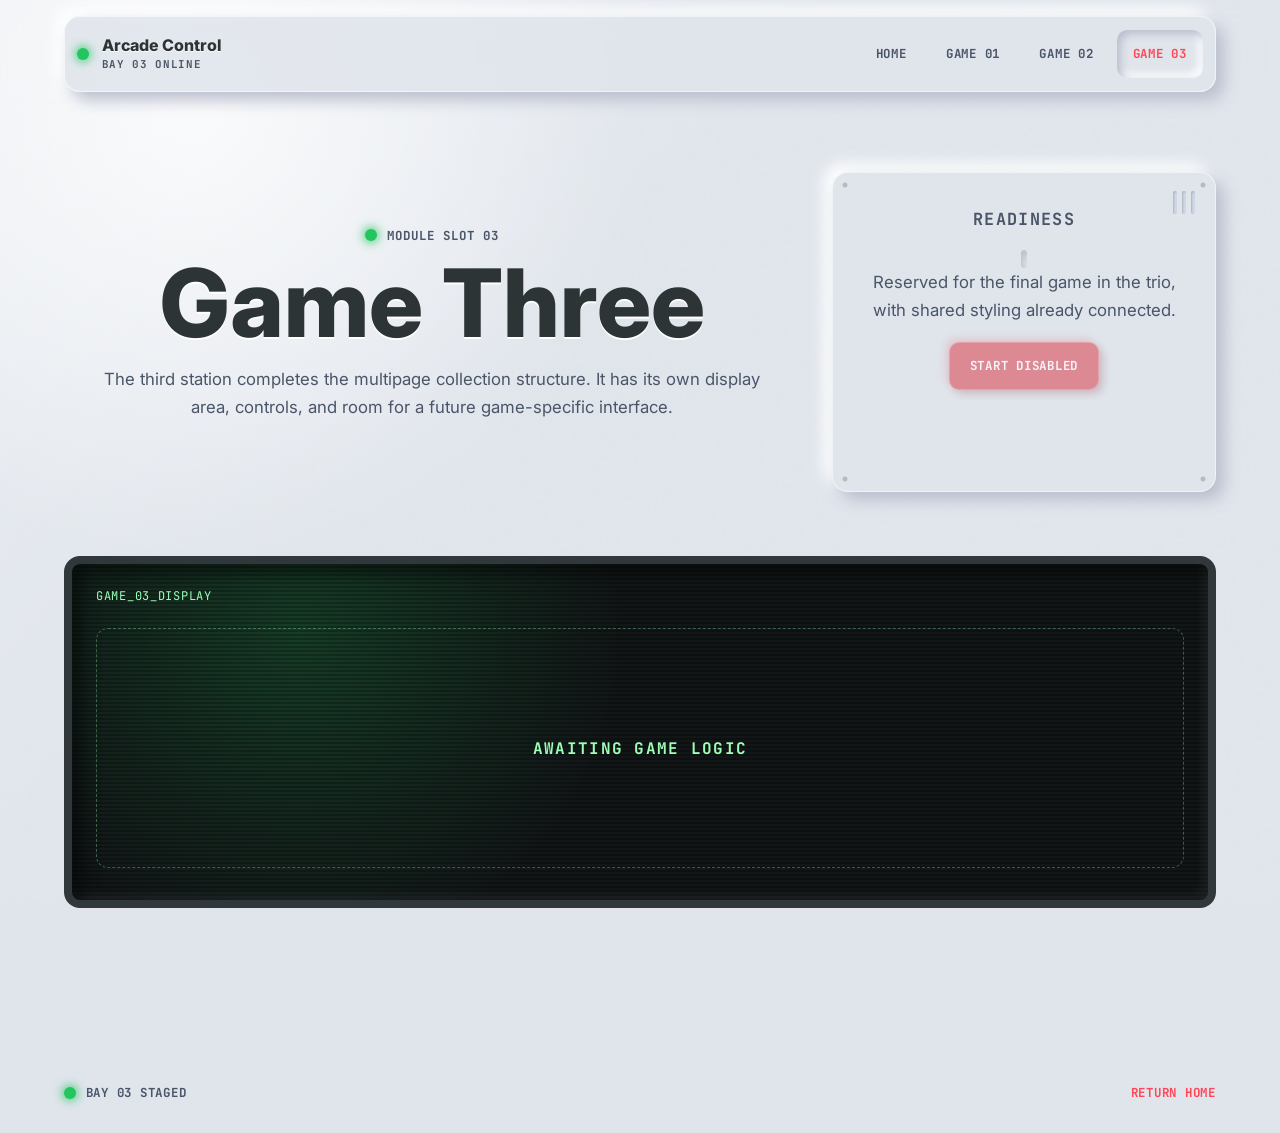
==== game-three.html @ 2a25adf1 "First Files" ====
<!DOCTYPE html>
<html lang="en">
  <head>
    <meta charset="UTF-8" />
    <meta name="viewport" content="width=device-width, initial-scale=1.0" />
    <title>Game 03 | Arcade Control</title>
    <link rel="preconnect" href="https://fonts.googleapis.com" />
    <link rel="preconnect" href="https://fonts.gstatic.com" crossorigin />
    <link
      href="https://fonts.googleapis.com/css2?family=Inter:wght@400;500;600;700;800&family=JetBrains+Mono:wght@400;500;700&display=swap"
      rel="stylesheet"
    />
    <link rel="stylesheet" href="styles.css" />
  </head>
  <body>
    <header class="site-header">
      <nav class="nav-shell" aria-label="Primary navigation">
        <a class="brand-mark" href="index.html" aria-label="Arcade Control home">
          <span class="brand-led" aria-hidden="true"></span>
          <span><span class="brand-title">Arcade Control</span><span class="brand-subtitle">Bay 03 online</span></span>
        </a>
        <button class="menu-toggle" type="button" aria-expanded="false" aria-controls="primary-menu">
          <span class="sr-only">Toggle navigation</span><span></span><span></span><span></span>
        </button>
        <div class="nav-links" id="primary-menu">
          <a class="nav-link" href="index.html">Home</a>
          <a class="nav-link" href="game-one.html">Game 01</a>
          <a class="nav-link" href="game-two.html">Game 02</a>
          <a class="nav-link active" href="game-three.html" aria-current="page">Game 03</a>
        </div>
      </nav>
    </header>

    <main class="game-page">
      <section class="section-shell game-hero">
        <div>
          <p class="eyebrow"><span class="mini-led"></span>Module slot 03</p>
          <h1>Game Three</h1>
          <p class="hero-text">
            The third station completes the multipage collection structure. It has its own display
            area, controls, and room for a future game-specific interface.
          </p>
        </div>
        <aside class="module-card control-card">
          <div class="card-hardware" aria-hidden="true"><span></span><span></span><span></span></div>
          <p class="card-kicker">Readiness</p>
          <div class="gauge"><span style="--value: 64%"></span></div>
          <p>Reserved for the final game in the trio, with shared styling already connected.</p>
          <button class="button primary" type="button" disabled>Start disabled</button>
        </aside>
      </section>
      <section class="section-shell placeholder-console">
        <div class="screen-card">
          <span class="screen-label">GAME_03_DISPLAY</span>
          <div class="empty-slot">Awaiting game logic</div>
        </div>
      </section>
    </main>

    <footer class="site-footer">
      <div class="section-shell footer-inner">
        <span class="footer-status"><span class="mini-led"></span>Bay 03 staged</span>
        <a href="index.html">Return home</a>
      </div>
    </footer>
    <script src="script.js"></script>
  </body>
</html>
---- styles.css ----
:root {
  --background: #e0e5ec;
  --foreground: #f0f2f5;
  --muted: #d1d9e6;
  --text: #2d3436;
  --text-muted: #4a5568;
  --accent: #ff4757;
  --accent-dark: #c73443;
  --accent-foreground: #ffffff;
  --border: #babecc;
  --border-light: #ffffff;
  --border-dark: #a3b1c6;
  --dark-panel: #2d3436;
  --success: #22c55e;
  --warning: #eab308;
  --shadow-card: 8px 8px 16px #babecc, -8px -8px 16px #ffffff;
  --shadow-floating: 12px 12px 24px #babecc, -12px -12px 24px #ffffff,
    inset 1px 1px 0 rgba(255, 255, 255, 0.5);
  --shadow-pressed: inset 6px 6px 12px #babecc, inset -6px -6px 12px #ffffff;
  --shadow-recessed: inset 4px 4px 8px #babecc, inset -4px -4px 8px #ffffff;
  --ease-mechanical: cubic-bezier(0.175, 0.885, 0.32, 1.275);
}

* {
  box-sizing: border-box;
}

html {
  scroll-behavior: smooth;
}

body {
  min-height: 100vh;
  margin: 0;
  color: var(--text);
  font-family: "Inter", system-ui, sans-serif;
  text-align: center;
  background:
    radial-gradient(circle at 15% 10%, rgba(255, 255, 255, 0.78), transparent 28rem),
    linear-gradient(135deg, rgba(255, 255, 255, 0.38), transparent 36%),
    var(--background);
}

body::before {
  position: fixed;
  inset: 0;
  z-index: -1;
  pointer-events: none;
  content: "";
  opacity: 0.22;
  mix-blend-mode: overlay;
  background-image: url("data:image/svg+xml,%3Csvg viewBox='0 0 220 220' xmlns='http://www.w3.org/2000/svg'%3E%3Cfilter id='n'%3E%3CfeTurbulence type='fractalNoise' baseFrequency='0.85' numOctaves='3' stitchTiles='stitch'/%3E%3C/filter%3E%3Crect width='100%25' height='100%25' filter='url(%23n)' opacity='0.45'/%3E%3C/svg%3E");
}

a {
  color: inherit;
  text-decoration: none;
}

button,
a {
  -webkit-tap-highlight-color: transparent;
}

.sr-only {
  position: absolute;
  width: 1px;
  height: 1px;
  padding: 0;
  overflow: hidden;
  clip: rect(0, 0, 0, 0);
  white-space: nowrap;
  border: 0;
}

.section-shell {
  width: min(72rem, calc(100% - 2rem));
  margin-inline: auto;
}

.site-header {
  position: sticky;
  top: 0;
  z-index: 20;
  padding: 1rem 0;
  backdrop-filter: blur(16px);
}

.nav-shell {
  display: flex;
  align-items: center;
  justify-content: space-between;
  gap: 1rem;
  width: min(72rem, calc(100% - 2rem));
  min-height: 4.75rem;
  margin: 0 auto;
  padding: 0.75rem;
  border: 1px solid rgba(255, 255, 255, 0.55);
  border-radius: 16px;
  background: rgba(224, 229, 236, 0.86);
  box-shadow: var(--shadow-card);
}

.brand-mark {
  display: inline-flex;
  align-items: center;
  gap: 0.8rem;
  min-height: 3rem;
  text-align: left;
}

.brand-led,
.mini-led {
  display: inline-block;
  flex: 0 0 auto;
  width: 0.75rem;
  height: 0.75rem;
  border-radius: 999px;
  background: var(--success);
  box-shadow: 0 0 10px 2px rgba(34, 197, 94, 0.75);
  animation: pulse-led 2s infinite;
}

.brand-title,
.brand-subtitle {
  display: block;
}

.brand-title {
  font-weight: 800;
  line-height: 1.1;
  text-shadow: 0 1px 0 #ffffff;
}

.brand-subtitle {
  margin-top: 0.18rem;
  color: var(--text-muted);
  font-family: "JetBrains Mono", monospace;
  font-size: 0.68rem;
  font-weight: 700;
  letter-spacing: 0.06em;
  text-transform: uppercase;
}

.nav-links {
  display: flex;
  align-items: center;
  gap: 0.45rem;
}

.nav-link,
.button {
  display: inline-flex;
  align-items: center;
  justify-content: center;
  min-height: 3rem;
  border: 0;
  border-radius: 10px;
  font: 700 0.78rem/1 "JetBrains Mono", monospace;
  letter-spacing: 0.06em;
  text-transform: uppercase;
  transition:
    transform 160ms var(--ease-mechanical),
    box-shadow 180ms ease,
    color 180ms ease,
    background 180ms ease;
  cursor: pointer;
}

.nav-link {
  padding: 0 1rem;
  color: var(--text-muted);
}

.nav-link:hover,
.nav-link.active {
  color: var(--accent);
  background: var(--background);
  box-shadow: var(--shadow-recessed);
}

.menu-toggle {
  display: none;
  width: 3rem;
  height: 3rem;
  border: 0;
  border-radius: 10px;
  background: var(--background);
  box-shadow: var(--shadow-card);
  cursor: pointer;
}

.menu-toggle span:not(.sr-only) {
  display: block;
  width: 1.2rem;
  height: 2px;
  margin: 0.28rem auto;
  border-radius: 999px;
  background: var(--text);
}

.hero {
  display: grid;
  grid-template-columns: 1fr 0.88fr;
  gap: 4rem;
  align-items: center;
  padding: 4.5rem 0 3rem;
}

.eyebrow {
  display: inline-flex;
  align-items: center;
  gap: 0.6rem;
  margin: 0 0 1rem;
  color: var(--text-muted);
  font-family: "JetBrains Mono", monospace;
  font-size: 0.78rem;
  font-weight: 700;
  letter-spacing: 0.08em;
  text-transform: uppercase;
}

h1,
h2,
h3,
p {
  margin-top: 0;
}

h1 {
  max-width: 10ch;
  margin-inline: auto;
  margin-bottom: 1.15rem;
  font-size: clamp(3rem, 8vw, 5.9rem);
  line-height: 0.92;
  font-weight: 800;
  letter-spacing: 0;
  text-shadow: 0 2px 0 #ffffff;
}

h2 {
  max-width: 15ch;
  margin-inline: auto;
  margin-bottom: 0;
  font-size: clamp(2rem, 4vw, 3rem);
  line-height: 1.05;
  letter-spacing: 0;
  text-shadow: 0 1px 0 #ffffff;
}

h3 {
  margin-bottom: 0.65rem;
  font-size: 1.45rem;
  line-height: 1.1;
}

.hero-text,
.module-card p,
.control-card p {
  color: var(--text-muted);
  font-size: 1.05rem;
  line-height: 1.7;
}

.hero-text {
  max-width: 62ch;
  margin-inline: auto;
}

.hero-actions {
  display: flex;
  flex-wrap: wrap;
  gap: 1rem;
  justify-content: center;
  margin-top: 2rem;
}

.button {
  padding: 0 1.25rem;
}

.button.primary {
  color: var(--accent-foreground);
  border: 1px solid rgba(255, 255, 255, 0.24);
  background: var(--accent);
  box-shadow: 4px 4px 8px rgba(166, 50, 60, 0.4), -4px -4px 8px rgba(255, 100, 110, 0.35);
}

.button.secondary,
.button.ghost {
  color: var(--text);
  background: var(--background);
  box-shadow: var(--shadow-card);
}

.button.ghost {
  width: fit-content;
  align-self: center;
  margin-top: auto;
}

.button:hover {
  transform: translateY(-2px);
}

.button:active {
  transform: translateY(2px);
  box-shadow: var(--shadow-pressed);
}

.button:disabled {
  opacity: 0.62;
  cursor: not-allowed;
  filter: grayscale(0.25);
}

.button:disabled:hover,
.button:disabled:active {
  transform: none;
}

.button:focus-visible,
.nav-link:focus-visible,
.menu-toggle:focus-visible {
  outline: 2px solid var(--accent);
  outline-offset: 3px;
}

.device-panel {
  padding: 1rem;
  border-radius: 28px;
  background: var(--background);
  box-shadow: var(--shadow-floating);
}

.device-bezel {
  position: relative;
  min-height: 26rem;
  padding: 1.35rem;
  overflow: hidden;
  border: 4px solid var(--dark-panel);
  border-radius: 24px;
  background:
    linear-gradient(45deg, rgba(255, 255, 255, 0.05) 25%, transparent 25% 50%, rgba(255, 255, 255, 0.05) 50% 75%, transparent 75%),
    #30383b;
  background-size: 8px 8px;
  box-shadow: inset 5px 5px 12px rgba(0, 0, 0, 0.35), inset -2px -2px 6px rgba(255, 255, 255, 0.16);
}

.device-led-row {
  display: flex;
  gap: 0.55rem;
  margin-bottom: 1rem;
}

.device-led-row span {
  width: 0.6rem;
  height: 0.6rem;
  border-radius: 999px;
  background: var(--accent);
  box-shadow: 0 0 10px rgba(255, 71, 87, 0.8);
}

.device-led-row span:nth-child(2) {
  background: var(--warning);
  box-shadow: 0 0 10px rgba(234, 179, 8, 0.8);
}

.device-led-row span:nth-child(3) {
  background: var(--success);
  box-shadow: 0 0 10px rgba(34, 197, 94, 0.8);
}

.device-screen,
.screen-card {
  position: relative;
  overflow: hidden;
  border-radius: 16px;
  color: #d8ffe4;
  background:
    linear-gradient(rgba(18, 16, 16, 0) 50%, rgba(0, 0, 0, 0.25) 50%),
    radial-gradient(circle at 20% 20%, rgba(34, 197, 94, 0.22), transparent 34%),
    #121617;
  background-size: 100% 4px, auto, auto;
  box-shadow: inset 8px 8px 18px rgba(0, 0, 0, 0.55), inset -4px -4px 12px rgba(255, 255, 255, 0.08);
}

.device-screen {
  min-height: 18.5rem;
  padding: 1.15rem;
}

.screen-topline,
.screen-label {
  display: flex;
  justify-content: space-between;
  text-align: left;
  color: #9effb7;
  font-family: "JetBrains Mono", monospace;
  font-size: 0.75rem;
  letter-spacing: 0.06em;
}

.screen-grid {
  display: grid;
  grid-template-columns: repeat(3, 1fr);
  gap: 0.8rem;
  margin-top: 1.5rem;
}

.meter {
  display: block;
  min-height: 4.2rem;
  border-radius: 8px;
  background: linear-gradient(180deg, rgba(158, 255, 183, 0.2), rgba(158, 255, 183, 0.04));
  border: 1px solid rgba(158, 255, 183, 0.24);
}

.meter.large {
  grid-row: span 2;
}

.meter.warning {
  background: linear-gradient(180deg, rgba(234, 179, 8, 0.28), rgba(234, 179, 8, 0.04));
}

.meter.accent {
  background: linear-gradient(180deg, rgba(255, 71, 87, 0.28), rgba(255, 71, 87, 0.04));
}

.radar {
  position: absolute;
  right: 1.2rem;
  bottom: 1.2rem;
  width: 5rem;
  aspect-ratio: 1;
  border-radius: 999px;
  background: conic-gradient(from 0deg, rgba(34, 197, 94, 0.8), transparent 35%);
  mask: radial-gradient(circle, transparent 0 35%, #000 36%);
  animation: spin 4s linear infinite;
}

.hardware-keys {
  display: flex;
  gap: 0.75rem;
  margin-top: 1rem;
}

.hardware-keys span {
  flex: 1;
  height: 1.6rem;
  border-radius: 999px;
  background: var(--muted);
  box-shadow: inset 3px 3px 6px rgba(0, 0, 0, 0.24), inset -3px -3px 6px rgba(255, 255, 255, 0.14);
}

.status-strip {
  display: grid;
  grid-template-columns: repeat(4, 1fr);
  gap: 1px;
  overflow: hidden;
  margin-top: 2rem;
  border-radius: 16px;
  background: var(--border-dark);
  box-shadow: var(--shadow-card);
}

.status-strip div {
  padding: 1.45rem;
  color: #ffffff;
  background:
    linear-gradient(45deg, rgba(255, 255, 255, 0.04) 25%, transparent 25% 50%, rgba(255, 255, 255, 0.04) 50% 75%, transparent 75%),
    var(--dark-panel);
  background-size: 10px 10px;
}

.readout,
.readout-label,
.card-kicker {
  display: block;
  font-family: "JetBrains Mono", monospace;
}

.readout {
  color: #ffffff;
  font-size: clamp(1.6rem, 4vw, 2.4rem);
  font-weight: 700;
}

.readout-label,
.card-kicker {
  color: #a8b2d1;
  font-size: 0.72rem;
  font-weight: 700;
  letter-spacing: 0.08em;
  text-transform: uppercase;
}

.section-heading {
  margin: 6rem 0 2rem;
}

.game-grid {
  display: grid;
  grid-template-columns: repeat(3, 1fr);
  gap: 1.5rem;
}

.module-card {
  position: relative;
  display: flex;
  align-items: center;
  min-height: 24rem;
  flex-direction: column;
  padding: 2rem;
  border: 1px solid rgba(255, 255, 255, 0.54);
  border-radius: 16px;
  background:
    radial-gradient(circle at 12px 12px, rgba(0, 0, 0, 0.18) 2px, transparent 3px),
    radial-gradient(circle at calc(100% - 12px) 12px, rgba(0, 0, 0, 0.18) 2px, transparent 3px),
    radial-gradient(circle at 12px calc(100% - 12px), rgba(0, 0, 0, 0.18) 2px, transparent 3px),
    radial-gradient(circle at calc(100% - 12px) calc(100% - 12px), rgba(0, 0, 0, 0.18) 2px, transparent 3px),
    var(--background);
  box-shadow: var(--shadow-card);
  transition:
    transform 300ms var(--ease-mechanical),
    box-shadow 300ms ease;
}

.module-card:hover {
  transform: translateY(-0.35rem);
  box-shadow: var(--shadow-floating);
}

.card-hardware {
  position: absolute;
  top: 1.1rem;
  right: 1.25rem;
  display: flex;
  gap: 0.28rem;
}

.card-hardware span {
  width: 0.28rem;
  height: 1.45rem;
  border-radius: 999px;
  background: var(--muted);
  box-shadow: inset 1px 1px 2px rgba(0, 0, 0, 0.18);
}

.icon-housing {
  display: grid;
  width: 4rem;
  height: 4rem;
  margin-bottom: 1.4rem;
  place-items: center;
  border-radius: 999px;
  background: var(--background);
  box-shadow: var(--shadow-floating);
}

.icon-housing svg {
  width: 2rem;
  height: 2rem;
  fill: none;
  stroke: var(--accent);
  stroke-linecap: round;
  stroke-linejoin: round;
  stroke-width: 1.5;
  transition: transform 220ms var(--ease-mechanical);
}

.module-card:hover .icon-housing svg {
  transform: rotate(10deg) scale(1.08);
}

.game-page {
  padding-bottom: 4rem;
}

.game-hero {
  display: grid;
  grid-template-columns: minmax(0, 1fr) minmax(18rem, 24rem);
  gap: 2rem;
  align-items: center;
  padding: 4rem 0 2rem;
}

.control-card {
  min-height: 20rem;
}

.gauge {
  height: 1.1rem;
  padding: 0.2rem;
  overflow: hidden;
  border-radius: 999px;
  background: var(--background);
  box-shadow: var(--shadow-recessed);
}

.gauge span {
  display: block;
  width: var(--value);
  height: 100%;
  border-radius: inherit;
  background: linear-gradient(90deg, var(--accent), #ff8a95);
  box-shadow: 0 0 12px rgba(255, 71, 87, 0.5);
}

.placeholder-console {
  margin-top: 2rem;
}

.screen-card {
  min-height: 22rem;
  padding: 1.5rem;
  border: 8px solid #30383b;
}

.empty-slot {
  display: grid;
  min-height: 15rem;
  margin-top: 1.5rem;
  place-items: center;
  border: 1px dashed rgba(158, 255, 183, 0.32);
  border-radius: 12px;
  color: #9effb7;
  font-family: "JetBrains Mono", monospace;
  font-weight: 700;
  letter-spacing: 0.08em;
  text-transform: uppercase;
}

.site-footer {
  margin-top: 5rem;
  padding: 2rem 0;
}

.footer-inner {
  display: flex;
  align-items: center;
  justify-content: space-between;
  gap: 1rem;
  color: var(--text-muted);
  font-family: "JetBrains Mono", monospace;
  font-size: 0.78rem;
  font-weight: 700;
  letter-spacing: 0.06em;
  text-transform: uppercase;
  text-align: center;
}

.footer-status {
  display: inline-flex;
  align-items: center;
  gap: 0.6rem;
}

.site-footer a {
  color: var(--accent);
}

@keyframes pulse-led {
  0%,
  100% {
    opacity: 1;
  }
  50% {
    opacity: 0.55;
  }
}

@keyframes spin {
  to {
    transform: rotate(360deg);
  }
}

@media (max-width: 820px) {
  .nav-shell {
    flex-wrap: wrap;
  }

  .menu-toggle {
    display: block;
  }

  .nav-links {
    display: none;
    width: 100%;
    flex-direction: column;
    align-items: stretch;
    padding-top: 0.75rem;
  }

  .nav-links.open {
    display: flex;
  }

  .nav-link {
    justify-content: center;
  }

  .hero,
  .game-hero {
    grid-template-columns: 1fr;
    gap: 2rem;
    padding-top: 2.5rem;
  }

  .device-bezel {
    min-height: 22rem;
  }

  .status-strip,
  .game-grid {
    grid-template-columns: 1fr;
  }

  .module-card {
    min-height: 21rem;
  }

  .footer-inner {
    flex-direction: column;
    align-items: center;
  }
}

@media (max-width: 560px) {
  .section-shell,
  .nav-shell {
    width: min(100% - 1rem, 72rem);
  }

  .hero-actions,
  .hero-actions .button {
    width: 100%;
  }

  .device-panel,
  .module-card {
    padding: 1rem;
  }

  .screen-grid {
    grid-template-columns: repeat(2, 1fr);
  }
}
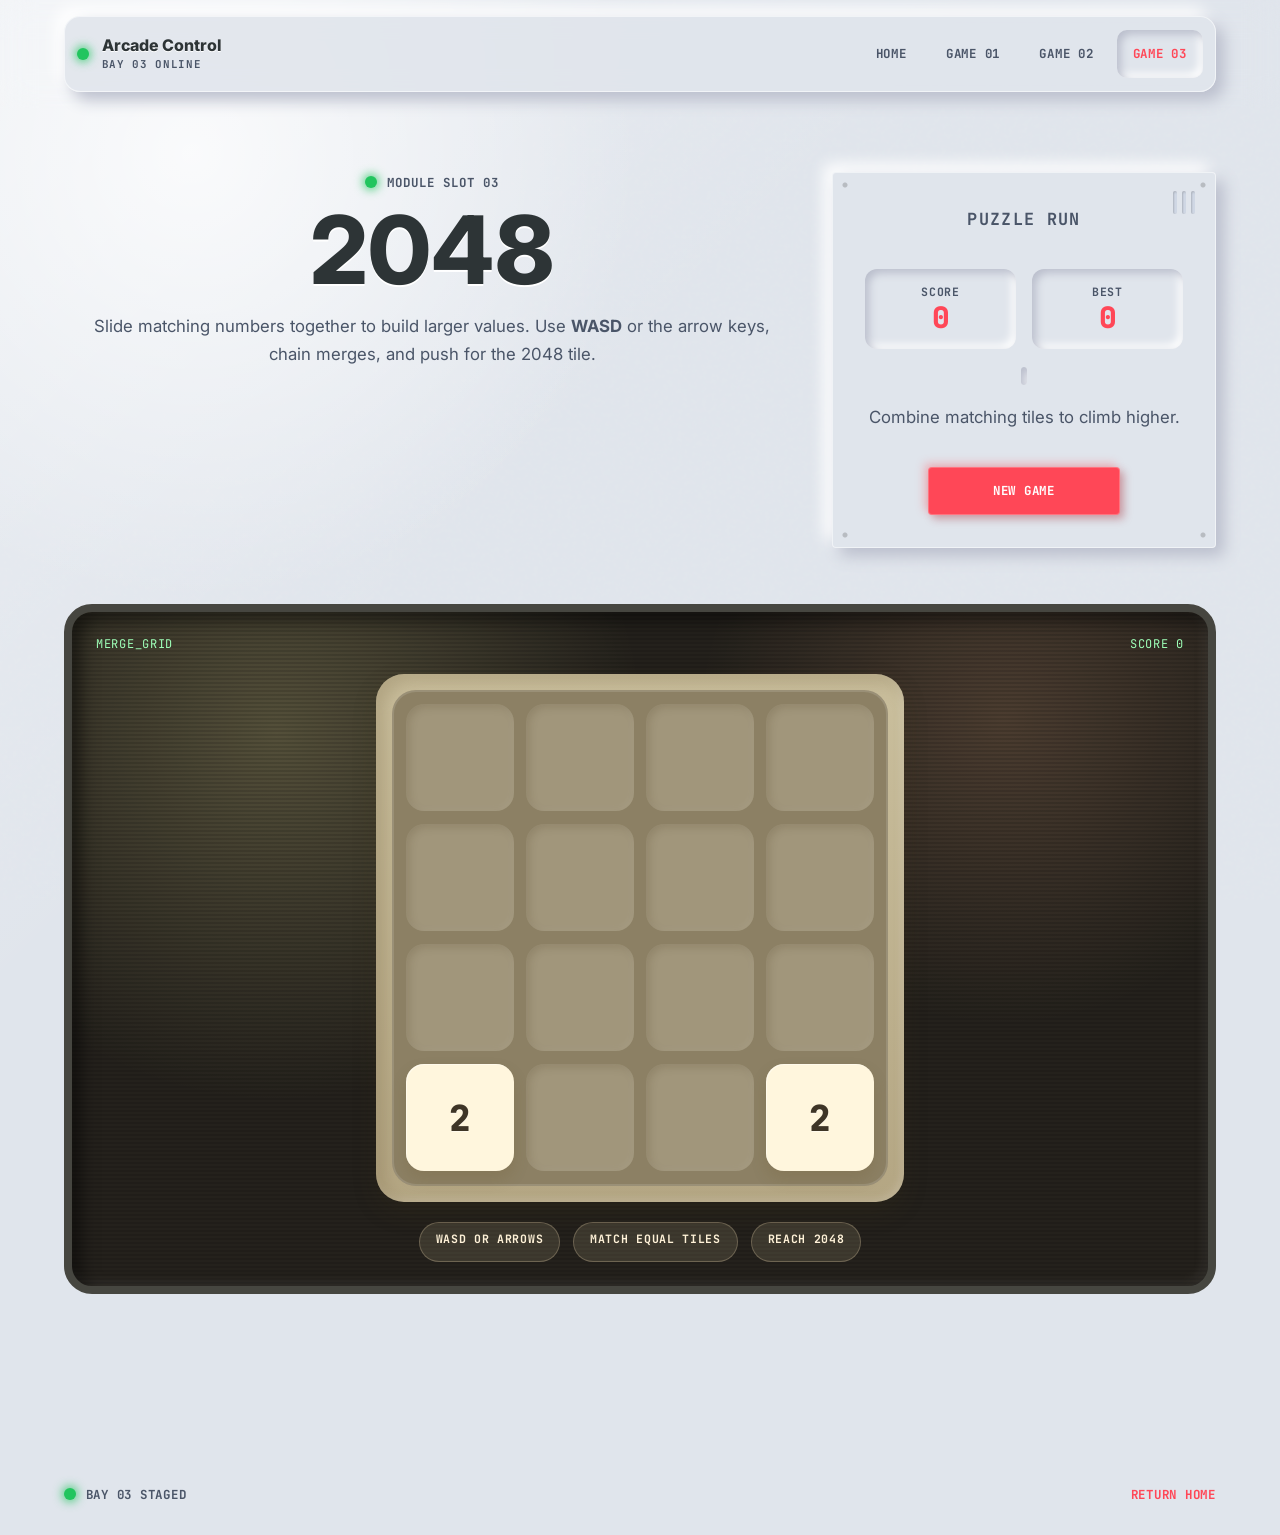
==== commit 053e2898: "Game 3 Created and Edited" ====
--- a/game-three.html
+++ b/game-three.html
@@ -31,28 +31,72 @@
       </nav>
     </header>
 
-    <main class="game-page">
-      <section class="section-shell game-hero">
+    <main class="game-page merge-grid-page" id="merge-grid-game">
+      <section class="section-shell game-hero merge-grid-hero">
         <div>
           <p class="eyebrow"><span class="mini-led"></span>Module slot 03</p>
-          <h1>Game Three</h1>
+          <h1>2048</h1>
           <p class="hero-text">
-            The third station completes the multipage collection structure. It has its own display
-            area, controls, and room for a future game-specific interface.
+            Slide matching numbers together to build larger values. Use <strong>WASD</strong> or
+            the arrow keys, chain merges, and push for the 2048 tile.
           </p>
         </div>
-        <aside class="module-card control-card">
+        <aside class="module-card control-card merge-grid-status-card">
           <div class="card-hardware" aria-hidden="true"><span></span><span></span><span></span></div>
-          <p class="card-kicker">Readiness</p>
-          <div class="gauge"><span style="--value: 64%"></span></div>
-          <p>Reserved for the final game in the trio, with shared styling already connected.</p>
-          <button class="button primary" type="button" disabled>Start disabled</button>
+          <p class="card-kicker">Puzzle run</p>
+          <div class="merge-grid-score-grid" aria-label="2048 scores">
+            <div class="merge-grid-stat-card">
+              <span class="merge-grid-stat-label">Score</span>
+              <strong id="merge-score">0</strong>
+            </div>
+            <div class="merge-grid-stat-card">
+              <span class="merge-grid-stat-label">Best</span>
+              <strong id="merge-best">0</strong>
+            </div>
+          </div>
+          <div class="gauge" aria-hidden="true"><span id="merge-gauge" style="--value: 12%"></span></div>
+          <p id="merge-status-text">Start a new game and combine matching numbers.</p>
+          <div class="merge-grid-button-row">
+            <button class="button primary" type="button" id="merge-new-game">New Game</button>
+          </div>
         </aside>
       </section>
-      <section class="section-shell placeholder-console">
-        <div class="screen-card">
-          <span class="screen-label">GAME_03_DISPLAY</span>
-          <div class="empty-slot">Awaiting game logic</div>
+
+      <section class="section-shell merge-grid-console-section">
+        <div class="screen-card merge-grid-console">
+          <div class="screen-label">
+            <span>MERGE_GRID</span>
+            <span id="merge-topline">READY</span>
+          </div>
+          <div class="merge-grid-board-shell">
+            <div class="merge-grid-board" id="merge-board" role="grid" aria-label="2048 board">
+              <div class="merge-grid-cells" id="merge-cells"></div>
+              <div class="merge-grid-tiles" id="merge-tiles"></div>
+            </div>
+            <div class="merge-grid-overlay" id="merge-overlay" hidden>
+              <div class="merge-grid-overlay-card">
+                <p class="card-kicker">Board locked</p>
+                <h2>Game Over</h2>
+                <p>No more moves left on the board.</p>
+                <div class="merge-grid-overlay-stats">
+                  <div class="merge-grid-overlay-stat">
+                    <span class="merge-grid-stat-label">Score</span>
+                    <strong id="merge-final-score">0</strong>
+                  </div>
+                  <div class="merge-grid-overlay-stat">
+                    <span class="merge-grid-stat-label">Best</span>
+                    <strong id="merge-final-best">0</strong>
+                  </div>
+                </div>
+                <button class="button primary" type="button" id="merge-overlay-restart">Restart</button>
+              </div>
+            </div>
+          </div>
+          <div class="merge-grid-instructions" aria-label="2048 controls">
+            <span>WASD or arrows</span>
+            <span>Match equal tiles</span>
+            <span>Reach 2048</span>
+          </div>
         </div>
       </section>
     </main>
--- a/styles.css
+++ b/styles.css
@@ -632,6 +632,379 @@
   text-transform: uppercase;
 }
 
+.snake-page {
+  padding-bottom: 5rem;
+}
+
+.snake-hero {
+  align-items: stretch;
+}
+
+.snake-status-card {
+  justify-content: flex-start;
+  gap: 1.15rem;
+  text-align: center;
+}
+
+.snake-score-grid {
+  display: grid;
+  grid-template-columns: repeat(2, minmax(0, 1fr));
+  gap: 1rem;
+  width: 100%;
+  margin-top: 0.35rem;
+}
+
+.snake-stat-card {
+  padding: 1rem 0.8rem;
+  border-radius: 12px;
+  background: var(--background);
+  box-shadow: var(--shadow-recessed);
+}
+
+.snake-stat-card strong {
+  display: block;
+  margin-top: 0.3rem;
+  font: 800 1.85rem/1 "JetBrains Mono", monospace;
+  color: var(--accent);
+}
+
+.snake-stat-label {
+  display: block;
+  color: var(--text-muted);
+  font: 700 0.72rem/1.2 "JetBrains Mono", monospace;
+  letter-spacing: 0.06em;
+  text-transform: uppercase;
+}
+
+.snake-button-row {
+  display: flex;
+  flex-wrap: wrap;
+  gap: 0.85rem;
+  justify-content: center;
+  width: 100%;
+}
+
+.snake-button-row .button {
+  flex: 1 1 10rem;
+}
+
+.snake-console-section {
+  margin-top: 1.5rem;
+}
+
+.snake-console {
+  padding: 1.5rem;
+  border: 8px solid #2f454c;
+  border-radius: 28px;
+  background:
+    linear-gradient(rgba(18, 16, 16, 0) 50%, rgba(0, 0, 0, 0.18) 50%),
+    radial-gradient(circle at 20% 18%, rgba(158, 255, 183, 0.2), transparent 34%),
+    radial-gradient(circle at 78% 16%, rgba(130, 184, 255, 0.18), transparent 30%),
+    #151b1c;
+  background-size: 100% 4px, auto, auto, auto;
+}
+
+.snake-board-shell {
+  position: relative;
+  display: grid;
+  width: min(100%, 36rem);
+  margin: 1.35rem auto 0;
+  padding: 1rem;
+  border-radius: 28px;
+  background: linear-gradient(180deg, #2c4442, #1b2526);
+  box-shadow:
+    inset 8px 8px 18px rgba(0, 0, 0, 0.42),
+    inset -3px -3px 8px rgba(255, 255, 255, 0.1),
+    0 10px 24px rgba(38, 66, 72, 0.18);
+}
+
+.snake-overlay {
+  position: absolute;
+  inset: 1rem;
+  display: grid;
+  place-items: center;
+  padding: 1rem;
+  border-radius: 24px;
+  background: rgba(9, 19, 18, 0.76);
+  backdrop-filter: blur(8px);
+}
+
+.snake-overlay[hidden] {
+  display: none;
+}
+
+.snake-overlay-card {
+  width: min(100%, 22rem);
+  padding: 1.5rem;
+  border-radius: 20px;
+  background: rgba(224, 229, 236, 0.96);
+  box-shadow: var(--shadow-floating);
+}
+
+.snake-overlay-card h2 {
+  max-width: none;
+  margin-bottom: 1rem;
+}
+
+.snake-overlay-stats {
+  display: grid;
+  grid-template-columns: repeat(2, minmax(0, 1fr));
+  gap: 0.85rem;
+  margin-bottom: 1.1rem;
+}
+
+.snake-overlay-stat {
+  padding: 0.95rem 0.75rem;
+  border-radius: 12px;
+  background: var(--foreground);
+  box-shadow: var(--shadow-recessed);
+}
+
+.snake-overlay-stat strong {
+  display: block;
+  margin-top: 0.35rem;
+  color: var(--accent);
+  font: 800 1.65rem/1 "JetBrains Mono", monospace;
+}
+
+#snake-board {
+  display: block;
+  width: 100%;
+  max-width: 34rem;
+  aspect-ratio: 1;
+  margin: 0 auto;
+  border-radius: 24px;
+  background: #172221;
+  image-rendering: pixelated;
+  image-rendering: crisp-edges;
+  box-shadow:
+    inset 0 0 0 2px rgba(201, 255, 213, 0.18),
+    inset 0 0 40px rgba(111, 235, 168, 0.08);
+}
+
+.snake-instructions {
+  display: flex;
+  flex-wrap: wrap;
+  gap: 0.8rem;
+  justify-content: center;
+  margin-top: 1.25rem;
+}
+
+.snake-instructions span {
+  min-height: 2.5rem;
+  padding: 0.65rem 1rem;
+  border-radius: 999px;
+  color: #d7ffe2;
+  font: 700 0.72rem/1 "JetBrains Mono", monospace;
+  letter-spacing: 0.06em;
+  text-transform: uppercase;
+  background: rgba(181, 255, 199, 0.12);
+  border: 1px solid rgba(181, 255, 199, 0.26);
+}
+
+.merge-grid-page {
+  padding-bottom: 5rem;
+}
+
+.merge-grid-hero {
+  align-items: stretch;
+}
+
+.merge-grid-status-card {
+  justify-content: flex-start;
+  gap: 1.15rem;
+  text-align: center;
+}
+
+.merge-grid-score-grid {
+  display: grid;
+  grid-template-columns: repeat(2, minmax(0, 1fr));
+  gap: 1rem;
+  width: 100%;
+}
+
+.merge-grid-stat-card,
+.merge-grid-overlay-stat {
+  padding: 1rem 0.8rem;
+  border-radius: 12px;
+  background: var(--background);
+  box-shadow: var(--shadow-recessed);
+}
+
+.merge-grid-stat-label {
+  display: block;
+  color: var(--text-muted);
+  font: 700 0.72rem/1.2 "JetBrains Mono", monospace;
+  letter-spacing: 0.06em;
+  text-transform: uppercase;
+}
+
+.merge-grid-stat-card strong,
+.merge-grid-overlay-stat strong {
+  display: block;
+  margin-top: 0.3rem;
+  color: var(--accent);
+  font: 800 1.85rem/1 "JetBrains Mono", monospace;
+}
+
+.merge-grid-button-row {
+  display: flex;
+  justify-content: center;
+  width: 100%;
+}
+
+.merge-grid-button-row .button {
+  min-width: 12rem;
+}
+
+.merge-grid-console-section {
+  margin-top: 1.5rem;
+}
+
+.merge-grid-console {
+  padding: 1.5rem;
+  border: 8px solid #464640;
+  border-radius: 28px;
+  background:
+    linear-gradient(rgba(18, 16, 16, 0) 50%, rgba(0, 0, 0, 0.12) 50%),
+    radial-gradient(circle at 18% 18%, rgba(255, 244, 163, 0.22), transparent 34%),
+    radial-gradient(circle at 82% 16%, rgba(255, 186, 138, 0.18), transparent 28%),
+    #24211c;
+  background-size: 100% 4px, auto, auto, auto;
+}
+
+.merge-grid-board-shell {
+  position: relative;
+  width: min(100%, 33rem);
+  margin: 1.35rem auto 0;
+  padding: 1rem;
+  border-radius: 28px;
+  background: linear-gradient(180deg, #cabf9d, #b4a683);
+  box-shadow:
+    inset 8px 8px 18px rgba(115, 98, 62, 0.28),
+    inset -3px -3px 8px rgba(255, 255, 255, 0.18),
+    0 10px 24px rgba(68, 54, 22, 0.18);
+}
+
+.merge-grid-board {
+  position: relative;
+  aspect-ratio: 1;
+  padding: 0.9rem;
+  border-radius: 24px;
+  background: #8c8064;
+  box-shadow: inset 0 0 0 2px rgba(255, 255, 255, 0.12);
+}
+
+.merge-grid-cells,
+.merge-grid-tiles {
+  position: absolute;
+  inset: 0.9rem;
+}
+
+.merge-grid-cells {
+  display: grid;
+  grid-template-columns: repeat(4, 1fr);
+  gap: 0.8rem;
+}
+
+.merge-grid-cell {
+  border-radius: 18px;
+  background: rgba(255, 247, 228, 0.18);
+  box-shadow: inset 3px 3px 8px rgba(73, 58, 27, 0.18), inset -2px -2px 6px rgba(255, 255, 255, 0.08);
+}
+
+.merge-grid-tiles {
+  pointer-events: none;
+}
+
+.merge-grid-tile {
+  position: absolute;
+  display: grid;
+  place-items: center;
+  border-radius: 18px;
+  color: #3e3526;
+  font: 800 clamp(1.2rem, 4vw, 2.25rem)/1 "JetBrains Mono", monospace;
+  text-shadow: 0 1px 0 rgba(255, 255, 255, 0.45);
+  box-shadow:
+    0 8px 16px rgba(98, 74, 24, 0.16),
+    inset 1px 1px 0 rgba(255, 255, 255, 0.4);
+  overflow: hidden;
+  transition: background 180ms ease, color 180ms ease;
+  animation: tile-appear 180ms var(--ease-mechanical);
+}
+
+.merge-grid-tile.merge-pop {
+  animation: tile-splash 280ms cubic-bezier(0.2, 0.8, 0.2, 1.2);
+}
+
+.merge-grid-tile[data-value="2"] { background: #fff6dd; }
+.merge-grid-tile[data-value="4"] { background: #ffeab8; }
+.merge-grid-tile[data-value="8"] { background: #ffd28f; }
+.merge-grid-tile[data-value="16"] { background: #ffb873; }
+.merge-grid-tile[data-value="32"] { background: #ff9c7b; }
+.merge-grid-tile[data-value="64"] { background: #ff7f78; color: #fff7f2; text-shadow: none; }
+.merge-grid-tile[data-value="128"] { background: #ffe27a; }
+.merge-grid-tile[data-value="256"] { background: #ffd556; }
+.merge-grid-tile[data-value="512"] { background: #ffc845; }
+.merge-grid-tile[data-value="1024"] { background: #ffb92d; color: #fffdf7; text-shadow: none; }
+.merge-grid-tile[data-value="2048"] { background: #ff9658; color: #fffdf7; text-shadow: none; }
+.merge-grid-tile[data-value="4096"] { background: #ff7c64; color: #fffdf7; text-shadow: none; }
+
+.merge-grid-overlay {
+  position: absolute;
+  inset: 1rem;
+  display: grid;
+  place-items: center;
+  padding: 1rem;
+  border-radius: 24px;
+  background: rgba(32, 24, 14, 0.68);
+  backdrop-filter: blur(8px);
+}
+
+.merge-grid-overlay[hidden] {
+  display: none;
+}
+
+.merge-grid-overlay-card {
+  width: min(100%, 22rem);
+  padding: 1.5rem;
+  border-radius: 20px;
+  background: rgba(240, 242, 245, 0.97);
+  box-shadow: var(--shadow-floating);
+}
+
+.merge-grid-overlay-card h2 {
+  max-width: none;
+  margin-bottom: 0.8rem;
+}
+
+.merge-grid-overlay-stats {
+  display: grid;
+  grid-template-columns: repeat(2, minmax(0, 1fr));
+  gap: 0.85rem;
+  margin: 1rem 0 1.1rem;
+}
+
+.merge-grid-instructions {
+  display: flex;
+  flex-wrap: wrap;
+  gap: 0.8rem;
+  justify-content: center;
+  margin-top: 1.25rem;
+}
+
+.merge-grid-instructions span {
+  min-height: 2.5rem;
+  padding: 0.65rem 1rem;
+  border-radius: 999px;
+  color: #fff2d8;
+  font: 700 0.72rem/1 "JetBrains Mono", monospace;
+  letter-spacing: 0.06em;
+  text-transform: uppercase;
+  background: rgba(255, 233, 187, 0.12);
+  border: 1px solid rgba(255, 233, 187, 0.24);
+}
+
 .site-footer {
   margin-top: 5rem;
   padding: 2rem 0;
@@ -661,6 +1034,463 @@
   color: var(--accent);
 }
 
+.game-one-console {
+  margin-top: 2rem;
+}
+
+.game-page,
+.game-page * {
+  image-rendering: pixelated;
+}
+
+.game-page .module-card,
+.game-page .button,
+.game-page .gauge,
+.game-page .gauge span {
+  border-radius: 4px;
+}
+
+.rpg-screen {
+  min-height: auto;
+  color: #35505f;
+  background:
+    linear-gradient(rgba(255, 255, 255, 0.16) 50%, rgba(255, 255, 255, 0.04) 50%),
+    radial-gradient(circle at 18% 16%, rgba(255, 244, 163, 0.52), transparent 34%),
+    radial-gradient(circle at 82% 12%, rgba(130, 184, 255, 0.4), transparent 32%),
+    #f5fff0;
+  background-size: 100% 8px, auto, auto, auto;
+  border-radius: 4px;
+}
+
+.rpg-layout {
+  display: grid;
+  grid-template-columns: repeat(3, minmax(0, 1fr));
+  gap: 1rem;
+  margin-top: 1.5rem;
+}
+
+.rpg-panel,
+.battle-log,
+.gear-card,
+.inventory-item {
+  border: 1px solid rgba(158, 255, 183, 0.22);
+  border-radius: 4px;
+  background:
+    linear-gradient(135deg, rgba(255, 244, 163, 0.32), transparent 46%),
+    rgba(255, 255, 255, 0.78);
+  box-shadow: 6px 6px 0 rgba(79, 112, 133, 0.18), -3px -3px 0 rgba(255, 255, 255, 0.82);
+}
+
+.rpg-panel {
+  padding: 1.25rem;
+}
+
+.rpg-panel h2,
+.rpg-panel h3,
+.gear-card h3,
+.inventory-item h3 {
+  max-width: none;
+  margin-inline: auto;
+  color: #35505f;
+  text-shadow: 0 1px 0 #ffffff;
+}
+
+.rpg-panel p,
+.gear-card p,
+.inventory-item p,
+.battle-log p {
+  color: #4d6573;
+}
+
+.action-panel {
+  position: relative;
+  grid-column: 1 / -1;
+  grid-row: 1;
+}
+
+.rpg-stat-grid {
+  display: grid;
+  grid-template-columns: repeat(4, 1fr);
+  gap: 1px;
+  overflow: hidden;
+  margin: 0;
+  border: 1px solid rgba(158, 255, 183, 0.26);
+  border-radius: 4px;
+  background: rgba(120, 221, 122, 0.34);
+}
+
+.rpg-stat-grid div {
+  min-width: 4.25rem;
+  padding: 0.45rem 0.55rem;
+  background: rgba(255, 255, 255, 0.82);
+}
+
+.loadout-grid {
+  display: grid;
+  grid-template-columns: repeat(2, minmax(0, 1fr));
+  gap: 1rem;
+}
+
+.gear-card {
+  position: relative;
+  min-height: 15rem;
+  padding: 1rem;
+  overflow: hidden;
+  border-width: 2px;
+}
+
+.gear-card::before,
+.inventory-item::before {
+  position: absolute;
+  inset: 0;
+  pointer-events: none;
+  content: "";
+  opacity: 0.55;
+  background: linear-gradient(90deg, transparent, var(--rarity-glow, rgba(158, 255, 183, 0.28)), transparent);
+  transform: translateX(-110%);
+  transition: transform 500ms ease;
+}
+
+.gear-card:hover::before,
+.inventory-item:hover::before {
+  transform: translateX(110%);
+}
+
+.gear-card[data-rarity="common"],
+.inventory-item[data-rarity="common"] {
+  --rarity-glow: rgba(158, 255, 183, 0.2);
+}
+
+.gear-card[data-rarity="uncommon"],
+.inventory-item[data-rarity="uncommon"] {
+  --rarity-glow: rgba(34, 197, 94, 0.32);
+  border-color: rgba(34, 197, 94, 0.42);
+}
+
+.gear-card[data-rarity="rare"],
+.inventory-item[data-rarity="rare"] {
+  --rarity-glow: rgba(96, 165, 250, 0.36);
+  border-color: rgba(96, 165, 250, 0.48);
+}
+
+.gear-card[data-rarity="epic"],
+.inventory-item[data-rarity="epic"] {
+  --rarity-glow: rgba(168, 85, 247, 0.38);
+  border-color: rgba(168, 85, 247, 0.52);
+}
+
+.gear-card[data-rarity="legendary"],
+.inventory-item[data-rarity="legendary"] {
+  --rarity-glow: rgba(234, 179, 8, 0.46);
+  border-color: rgba(234, 179, 8, 0.62);
+}
+
+.gear-art {
+  position: relative;
+  display: grid;
+  width: min(8rem, 80%);
+  height: 7rem;
+  margin: 0 auto 1rem;
+  place-items: center;
+}
+
+.sword-art::before {
+  width: 1.1rem;
+  height: 5.8rem;
+  border-radius: 0;
+  content: "";
+  background:
+    linear-gradient(90deg, transparent 0 18%, #d8ffe4 18% 35%, #ffffff 35% 55%, #38bdf8 55% 82%, transparent 82%),
+    #7dd3fc;
+  box-shadow: 0 0 0 3px rgba(125, 211, 252, 0.35);
+  transform: rotate(42deg);
+}
+
+.sword-art::after {
+  position: absolute;
+  width: 4.4rem;
+  height: 0.7rem;
+  border-radius: 0;
+  content: "";
+  background: linear-gradient(90deg, #ff4757, #f8fafc, #ff4757);
+  box-shadow: 0 0 0 3px rgba(255, 71, 87, 0.26);
+  transform: translateY(2rem) rotate(42deg);
+}
+
+.armor-art::before {
+  width: 5.6rem;
+  height: 5.6rem;
+  border: 2px solid rgba(216, 255, 228, 0.76);
+  border-radius: 0;
+  content: "";
+  background:
+    linear-gradient(135deg, rgba(255, 255, 255, 0.55) 0 22%, transparent 22% 100%),
+    linear-gradient(180deg, rgba(125, 211, 252, 0.42), rgba(255, 71, 87, 0.18));
+  clip-path: polygon(15% 5%, 85% 5%, 95% 42%, 74% 95%, 26% 95%, 5% 42%);
+  box-shadow: inset 0 0 0 4px rgba(255, 255, 255, 0.16), 0 0 0 4px rgba(125, 211, 252, 0.28);
+}
+
+.map-toolbar {
+  display: flex;
+  flex-wrap: wrap;
+  align-items: center;
+  justify-content: center;
+  gap: 0.75rem;
+  margin-bottom: 1rem;
+}
+
+.map-toolbar span {
+  min-height: 2.75rem;
+  padding: 0.85rem 1rem;
+  border: 2px solid rgba(79, 112, 133, 0.22);
+  border-radius: 4px;
+  color: #35505f;
+  font-family: "JetBrains Mono", monospace;
+  font-size: 0.76rem;
+  font-weight: 700;
+  letter-spacing: 0.06em;
+  text-transform: uppercase;
+  background: rgba(255, 255, 255, 0.82);
+  box-shadow: 4px 4px 0 rgba(79, 112, 133, 0.14);
+}
+
+.world-view {
+  display: block;
+  width: 100%;
+  min-height: clamp(28rem, 64vw, 42rem);
+  border: 4px solid rgba(79, 112, 133, 0.34);
+  border-radius: 10px;
+  background: #d9f7ff;
+  box-shadow: inset 6px 6px 0 rgba(79, 112, 133, 0.16), 6px 6px 0 rgba(79, 112, 133, 0.18);
+  image-rendering: auto;
+}
+
+.world-view:focus-visible {
+  outline: 2px solid var(--accent);
+  outline-offset: 4px;
+}
+
+.action-panel:fullscreen {
+  box-sizing: border-box;
+  display: grid;
+  grid-template-rows: auto auto auto minmax(0, 1fr) auto auto;
+  align-content: start;
+  gap: 0.55rem;
+  width: 100vw;
+  height: 100vh;
+  overflow: hidden;
+  padding: 1rem;
+  background:
+    radial-gradient(circle at 18% 12%, rgba(217, 247, 255, 0.82), transparent 34%),
+    linear-gradient(135deg, rgba(255, 244, 163, 0.38), rgba(149, 200, 255, 0.22)),
+    #f5fff0;
+}
+
+.action-panel:fullscreen .world-view {
+  min-height: 0;
+  max-height: calc(100vh - 18rem);
+}
+
+.action-panel:fullscreen .map-toolbar {
+  margin-bottom: 0.25rem;
+}
+
+.action-panel:fullscreen .control-row,
+.action-panel:fullscreen .inventory-drawer {
+  margin-top: 0;
+}
+
+.action-panel:fullscreen .control-row {
+  gap: 0.5rem;
+}
+
+.action-panel:fullscreen .inventory-drawer {
+  top: 7.5rem;
+  right: 1rem;
+  width: min(26rem, 34vw);
+  max-height: calc(100vh - 9rem);
+  grid-template-columns: 1fr;
+  gap: 0.55rem;
+  min-height: 0;
+}
+
+.action-panel:fullscreen .inventory-drawer .rpg-panel,
+.action-panel:fullscreen .inventory-drawer .battle-log {
+  min-height: 0;
+  padding: 0.65rem;
+}
+
+.action-panel:fullscreen .inventory-list,
+.action-panel:fullscreen .battle-log div {
+  max-height: 7rem;
+  overflow: auto;
+}
+
+.action-panel:fullscreen .upgrade-button {
+  min-height: 3.4rem;
+  padding: 0.55rem 0.65rem;
+}
+
+.path-grid,
+.upgrade-grid {
+  display: grid;
+  gap: 0.75rem;
+}
+
+.path-button,
+.upgrade-button {
+  min-height: 4.75rem;
+  padding: 0.9rem 1rem;
+  border: 2px solid rgba(79, 112, 133, 0.18);
+  border-radius: 4px;
+  color: #35505f;
+  font: inherit;
+  text-align: center;
+  background: rgba(255, 255, 255, 0.82);
+  box-shadow: 4px 4px 0 rgba(79, 112, 133, 0.14);
+  cursor: pointer;
+  transition:
+    transform 160ms var(--ease-mechanical),
+    border-color 180ms ease,
+    box-shadow 180ms ease;
+}
+
+.path-button span,
+.upgrade-button span {
+  display: block;
+  color: #35505f;
+  font-family: "JetBrains Mono", monospace;
+  font-size: 0.78rem;
+  font-weight: 700;
+  letter-spacing: 0.06em;
+  text-transform: uppercase;
+}
+
+.path-button small,
+.upgrade-button small {
+  display: block;
+  margin-top: 0.35rem;
+  color: #647886;
+  line-height: 1.45;
+}
+
+.path-button:hover,
+.path-button.active,
+.upgrade-button:hover {
+  transform: translateY(-2px);
+  border-color: rgba(255, 71, 87, 0.74);
+  box-shadow: 5px 5px 0 rgba(255, 71, 87, 0.2);
+}
+
+.control-row {
+  display: flex;
+  flex-wrap: wrap;
+  justify-content: center;
+  gap: 0.75rem;
+  margin-top: 1rem;
+}
+
+.inventory-drawer {
+  position: absolute;
+  z-index: 5;
+  top: clamp(8rem, 18vw, 10.5rem);
+  right: 1.25rem;
+  display: grid;
+  width: min(28rem, 38vw);
+  max-height: calc(100% - 12rem);
+  grid-template-columns: 1fr;
+  gap: 0.65rem;
+  overflow: auto;
+  margin-top: 0;
+  padding: 0.65rem;
+  border: 3px solid rgba(36, 157, 255, 0.82);
+  border-radius: 10px;
+  background: rgba(245, 255, 240, 0.94);
+  box-shadow: 8px 8px 0 rgba(79, 112, 133, 0.18), -3px -3px 0 rgba(255, 255, 255, 0.78);
+}
+
+.inventory-drawer[hidden] {
+  display: none;
+}
+
+.inventory-drawer .rpg-panel,
+.inventory-drawer .battle-log {
+  padding: 0.7rem;
+}
+
+.inventory-drawer h2 {
+  font-size: clamp(1.25rem, 2.5vw, 1.7rem);
+}
+
+.inventory-drawer .gear-card {
+  min-height: 8.5rem;
+  padding: 0.65rem;
+}
+
+.inventory-drawer .gear-art {
+  height: 4.5rem;
+  margin-bottom: 0.5rem;
+}
+
+.danger-button {
+  color: var(--accent);
+}
+
+.inventory-list {
+  display: grid;
+  gap: 0.75rem;
+  max-height: 24rem;
+  overflow: auto;
+  padding-right: 0.25rem;
+}
+
+.inventory-item {
+  position: relative;
+  display: grid;
+  grid-template-columns: minmax(0, 1fr) auto;
+  gap: 1rem;
+  align-items: center;
+  padding: 1rem;
+  overflow: hidden;
+}
+
+.inventory-actions {
+  display: flex;
+  flex-wrap: wrap;
+  justify-content: center;
+  gap: 0.5rem;
+}
+
+.inventory-actions .button {
+  min-height: 2.5rem;
+  padding-inline: 0.8rem;
+  font-size: 0.68rem;
+}
+
+.inventory-empty {
+  margin: 0;
+  padding: 1rem;
+  border: 1px dashed rgba(158, 255, 183, 0.28);
+  border-radius: 4px;
+}
+
+.battle-log {
+  margin-top: 0;
+  padding: 1rem;
+}
+
+.battle-log div {
+  display: grid;
+  gap: 0.5rem;
+}
+
+.battle-log p {
+  margin: 0;
+  font-family: "JetBrains Mono", monospace;
+  font-size: 0.82rem;
+  line-height: 1.55;
+}
+
 @keyframes pulse-led {
   0%,
   100% {
@@ -674,6 +1504,47 @@
 @keyframes spin {
   to {
     transform: rotate(360deg);
+  }
+}
+
+@keyframes tile-appear {
+  0% {
+    opacity: 0;
+    transform: scale(0.74);
+  }
+  100% {
+    opacity: 1;
+    transform: scale(1);
+  }
+}
+
+@keyframes tile-merge {
+  0% {
+    transform: scale(0.92);
+  }
+  60% {
+    transform: scale(1.08);
+  }
+  100% {
+    transform: scale(1);
+  }
+}
+
+@keyframes tile-splash {
+  0% {
+    transform: scale(0.92);
+    filter: saturate(1);
+  }
+  35% {
+    transform: scale(1.12, 0.9);
+    filter: saturate(1.15);
+  }
+  65% {
+    transform: scale(0.96, 1.08);
+  }
+  100% {
+    transform: scale(1);
+    filter: saturate(1);
   }
 }
 
@@ -714,8 +1585,39 @@
   }
 
   .status-strip,
-  .game-grid {
+  .game-grid,
+  .rpg-layout {
     grid-template-columns: 1fr;
+  }
+
+  .snake-score-grid {
+    grid-template-columns: 1fr;
+  }
+
+  .snake-overlay-stats {
+    grid-template-columns: 1fr;
+  }
+
+  .merge-grid-score-grid,
+  .merge-grid-overlay-stats {
+    grid-template-columns: 1fr;
+  }
+
+  .snake-button-row {
+    flex-direction: column;
+  }
+
+  .snake-button-row .button {
+    width: 100%;
+  }
+
+  .merge-grid-button-row .button {
+    width: 100%;
+  }
+
+  .action-panel {
+    grid-column: auto;
+    grid-row: auto;
   }
 
   .module-card {
@@ -747,4 +1649,26 @@
   .screen-grid {
     grid-template-columns: repeat(2, 1fr);
   }
-}
+
+  .rpg-screen {
+    padding: 1rem;
+    border-width: 5px;
+  }
+
+  .rpg-stat-grid,
+  .loadout-grid,
+  .inventory-item,
+  .inventory-drawer {
+    grid-template-columns: 1fr;
+  }
+
+  .inventory-drawer {
+    position: static;
+    width: auto;
+    max-height: 28rem;
+  }
+
+  .control-row .button {
+    width: 100%;
+  }
+}
